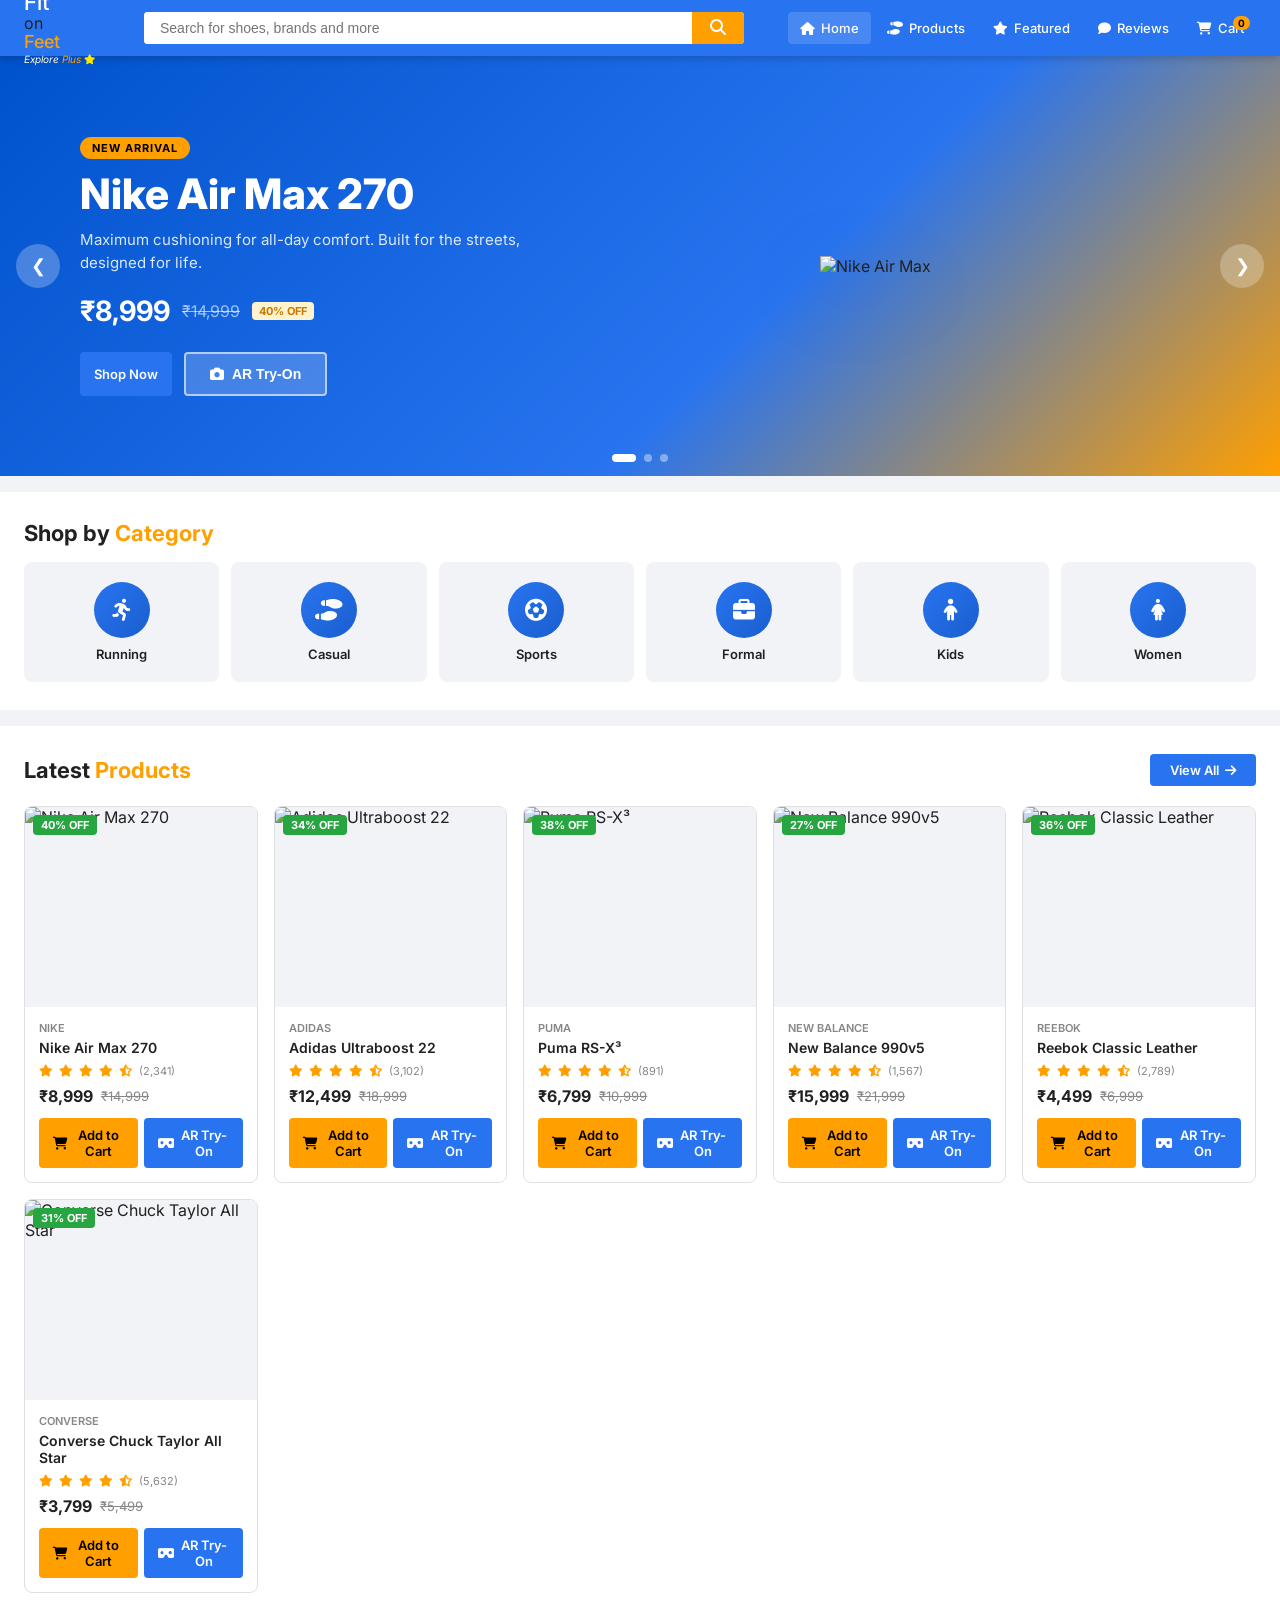
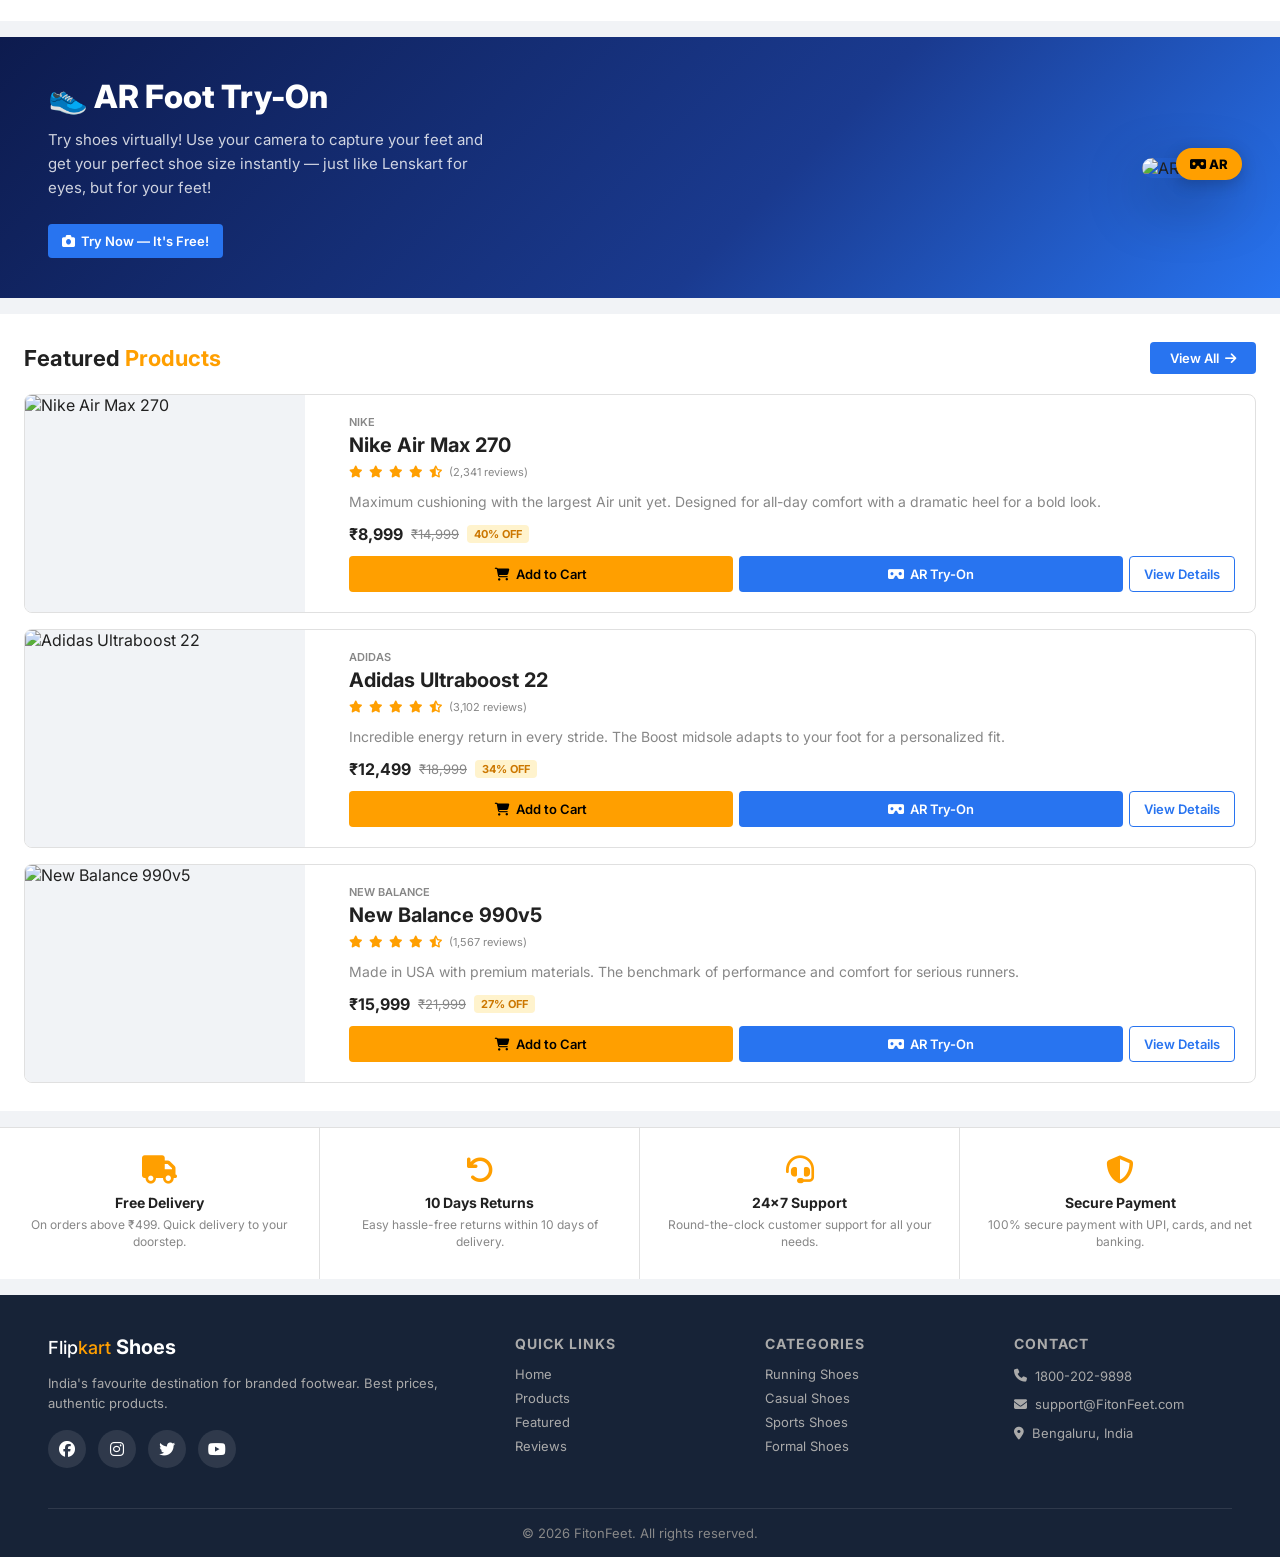
==== index.html @ a314c2b9 "Add files via upload" ====
<!DOCTYPE html>
<html lang="en">
<head>
  <meta charset="UTF-8" />
  <meta name="viewport" content="width=device-width, initial-scale=1.0"/>
  <title>FitonFeet</title>
  <link rel="stylesheet" href="style.css"/>
  <link href="https://fonts.googleapis.com/css2?family=Inter:wght@300;400;500;600;700;800&display=swap" rel="stylesheet"/>
  <link rel="stylesheet" href="https://cdnjs.cloudflare.com/ajax/libs/font-awesome/6.5.0/css/all.min.css"/>
</head>
<body>

<!-- NAVBAR -->
<nav class="navbar">
  <div class="nav-logo">
    <span class="logo-flip">Fit</span><span>on</span><span class="logo-kart">Feet</span>
    <span class="logo-tagline"><i>Explore <span>Plus</span></i> <i class="fa fa-star" style="color:#ffe500;font-size:10px"></i></span>
  </div>
  <div class="nav-search">
    <input type="text" placeholder="Search for shoes, brands and more" id="searchInput"/>
    <button onclick="searchProducts()"><i class="fa fa-search"></i></button>
  </div>
  <div class="nav-links">
    <a href="index.html" class="active"><i class="fa fa-home"></i> Home</a>
    <a href="products.html"><i class="fa fa-shoe-prints"></i> Products</a>
    <a href="featured.html"><i class="fa fa-star"></i> Featured</a>
    <a href="review.html"><i class="fa fa-comment"></i> Reviews</a>
    <a href="cart.html"><i class="fa fa-shopping-cart"></i> Cart <span class="cart-badge" id="cartCount">0</span></a>
  </div>
</nav>

<!-- HERO SLIDER -->
<section class="hero-slider">
  <div class="slide active" style="background: linear-gradient(135deg,#0052cc 0%,#2874f0 60%,#ff9f00 100%)">
    <div class="slide-content">
      <p class="slide-tag">New Arrival</p>
      <h1>Nike Air Max 270</h1>
      <p class="slide-desc">Maximum cushioning for all-day comfort. Built for the streets, designed for life.</p>
      <div class="slide-price"><span class="price-new">₹8,999</span><span class="price-old">₹14,999</span><span class="discount-badge">40% OFF</span></div>
      <div class="slide-btns">
        <a href="products.html" class="btn-primary">Shop Now</a>
        <button class="btn-ar-hero" onclick="openARModal('Nike Air Max 270','https://images.unsplash.com/photo-1542291026-7eec264c27ff?w=400')"><i class="fa fa-camera"></i> AR Try-On</button>
      </div>
    </div>
    <div class="slide-img">
      <img src="https://images.unsplash.com/photo-1542291026-7eec264c27ff?w=500&q=80" alt="Nike Air Max"/>
    </div>
  </div>
  <div class="slide" style="background: linear-gradient(135deg,#1a1a1a 0%,#333 60%,#ff9f00 100%)">
    <div class="slide-content">
      <p class="slide-tag">Best Seller</p>
      <h1>Adidas Ultraboost 22</h1>
      <p class="slide-desc">Responsive energy return with every step. The ultimate running shoe.</p>
      <div class="slide-price"><span class="price-new">₹12,499</span><span class="price-old">₹18,999</span><span class="discount-badge">34% OFF</span></div>
      <div class="slide-btns">
        <a href="products.html" class="btn-primary">Shop Now</a>
        <button class="btn-ar-hero" onclick="openARModal('Adidas Ultraboost','https://images.unsplash.com/photo-1608231387042-66d1773070a5?w=400')"><i class="fa fa-camera"></i> AR Try-On</button>
      </div>
    </div>
    <div class="slide-img">
      <img src="https://images.unsplash.com/photo-1608231387042-66d1773070a5?w=500&q=80" alt="Adidas Ultraboost"/>
    </div>
  </div>
  <div class="slide" style="background: linear-gradient(135deg,#4a0080 0%,#7b2fff 60%,#ff9f00 100%)">
    <div class="slide-content">
      <p class="slide-tag">Limited Edition</p>
      <h1>Puma RS-X³</h1>
      <p class="slide-desc">Retro-inspired design meets modern performance. Be bold, be different.</p>
      <div class="slide-price"><span class="price-new">₹6,799</span><span class="price-old">₹10,999</span><span class="discount-badge">38% OFF</span></div>
      <div class="slide-btns">
        <a href="products.html" class="btn-primary">Shop Now</a>
        <button class="btn-ar-hero" onclick="openARModal('Puma RS-X3','https://images.unsplash.com/photo-1606107557195-0e29a4b5b4aa?w=400')"><i class="fa fa-camera"></i> AR Try-On</button>
      </div>
    </div>
    <div class="slide-img">
      <img src="https://images.unsplash.com/photo-1606107557195-0e29a4b5b4aa?w=500&q=80" alt="Puma RS-X3"/>
    </div>
  </div>
  <button class="slider-btn prev" onclick="changeSlide(-1)">&#10094;</button>
  <button class="slider-btn next" onclick="changeSlide(1)">&#10095;</button>
  <div class="slider-dots">
    <span class="dot active" onclick="goToSlide(0)"></span>
    <span class="dot" onclick="goToSlide(1)"></span>
    <span class="dot" onclick="goToSlide(2)"></span>
  </div>
</section>

<!-- CATEGORIES -->
<section class="categories-section">
  <h2 class="section-title">Shop by <span>Category</span></h2>
  <div class="categories-grid">
    <a href="products.html?cat=running" class="cat-card">
      <div class="cat-icon"><i class="fa fa-running"></i></div>
      <span>Running</span>
    </a>
    <a href="products.html?cat=casual" class="cat-card">
      <div class="cat-icon"><i class="fa fa-shoe-prints"></i></div>
      <span>Casual</span>
    </a>
    <a href="products.html?cat=sports" class="cat-card">
      <div class="cat-icon"><i class="fa fa-futbol"></i></div>
      <span>Sports</span>
    </a>
    <a href="products.html?cat=formal" class="cat-card">
      <div class="cat-icon"><i class="fa fa-briefcase"></i></div>
      <span>Formal</span>
    </a>
    <a href="products.html?cat=kids" class="cat-card">
      <div class="cat-icon"><i class="fa fa-child"></i></div>
      <span>Kids</span>
    </a>
    <a href="products.html?cat=women" class="cat-card">
      <div class="cat-icon"><i class="fa fa-female"></i></div>
      <span>Women</span>
    </a>
  </div>
</section>

<!-- LATEST PRODUCTS -->
<section class="products-section">
  <div class="section-header">
    <h2 class="section-title">Latest <span>Products</span></h2>
    <a href="products.html" class="view-all-btn">View All <i class="fa fa-arrow-right"></i></a>
  </div>
  <div class="products-grid" id="homeProducts"></div>
</section>

<!-- AR TRY-ON BANNER -->
<section class="ar-banner">
  <div class="ar-banner-content">
    <div class="ar-banner-text">
      <h2>👟 AR Foot Try-On</h2>
      <p>Try shoes virtually! Use your camera to capture your feet and get your perfect shoe size instantly — just like Lenskart for eyes, but for your feet!</p>
      <button class="btn-primary" onclick="openARModal('Nike Air Max','https://images.unsplash.com/photo-1542291026-7eec264c27ff?w=400')">
        <i class="fa fa-camera"></i> Try Now — It's Free!
      </button>
    </div>
    <div class="ar-banner-img">
      <img src="https://images.unsplash.com/photo-1542291026-7eec264c27ff?w=350&q=80" alt="AR Try On"/>
      <div class="ar-badge-float"><i class="fa fa-vr-cardboard"></i> AR</div>
    </div>
  </div>
</section>

<!-- FEATURED SECTION -->
<section class="products-section">
  <div class="section-header">
    <h2 class="section-title">Featured <span>Products</span></h2>
    <a href="featured.html" class="view-all-btn">View All <i class="fa fa-arrow-right"></i></a>
  </div>
  <div class="featured-list" id="featuredProducts"></div>
</section>

<!-- SERVICES -->
<section class="services-section">
  <div class="service-card">
    <i class="fa fa-truck"></i>
    <h4>Free Delivery</h4>
    <p>On orders above ₹499. Quick delivery to your doorstep.</p>
  </div>
  <div class="service-card">
    <i class="fa fa-undo"></i>
    <h4>10 Days Returns</h4>
    <p>Easy hassle-free returns within 10 days of delivery.</p>
  </div>
  <div class="service-card">
    <i class="fa fa-headset"></i>
    <h4>24×7 Support</h4>
    <p>Round-the-clock customer support for all your needs.</p>
  </div>
  <div class="service-card">
    <i class="fa fa-shield-alt"></i>
    <h4>Secure Payment</h4>
    <p>100% secure payment with UPI, cards, and net banking.</p>
  </div>
</section>

<!-- FOOTER -->
<footer class="footer">
  <div class="footer-grid">
    <div class="footer-col">
      <h3><span class="logo-flip">Flip</span><span class="logo-kart">kart</span> Shoes</h3>
      <p>India's favourite destination for branded footwear. Best prices, authentic products.</p>
      <div class="social-links">
        <a href="#"><i class="fab fa-facebook"></i></a>
        <a href="#"><i class="fab fa-instagram"></i></a>
        <a href="#"><i class="fab fa-twitter"></i></a>
        <a href="#"><i class="fab fa-youtube"></i></a>
      </div>
    </div>
    <div class="footer-col">
      <h4>Quick Links</h4>
      <a href="index.html">Home</a>
      <a href="products.html">Products</a>
      <a href="featured.html">Featured</a>
      <a href="review.html">Reviews</a>
    </div>
    <div class="footer-col">
      <h4>Categories</h4>
      <a href="products.html">Running Shoes</a>
      <a href="products.html">Casual Shoes</a>
      <a href="products.html">Sports Shoes</a>
      <a href="products.html">Formal Shoes</a>
    </div>
    <div class="footer-col">
      <h4>Contact</h4>
      <p><i class="fa fa-phone"></i> 1800-202-9898</p>
      <p><i class="fa fa-envelope"></i> support@FitonFeet.com</p>
      <p><i class="fa fa-map-marker-alt"></i> Bengaluru, India</p>
    </div>
  </div>
  <div class="footer-bottom">
    <p>© 2026 FitonFeet. All rights reserved.</p>
  </div>
</footer>

<!-- AR TRY-ON MODAL -->
<div id="arModal" class="ar-modal">
  <div class="ar-modal-content">
    <button class="ar-modal-close" onclick="closeARModal()"><i class="fa fa-times"></i></button>
    <h2><i class="fa fa-vr-cardboard"></i> AR Foot Try-On</h2>
    <p class="ar-subtitle">Trying on: <strong id="arProductName"></strong></p>
    
    <div class="ar-tabs">
      <button class="ar-tab active" onclick="switchTab('camera')"><i class="fa fa-camera"></i> Live Camera</button>
      <button class="ar-tab" onclick="switchTab('upload')"><i class="fa fa-upload"></i> Upload Photo</button>
    </div>

    <div id="cameraTab" class="ar-tab-content active">
      <div class="ar-video-wrap">
        <video id="arVideo" autoplay playsinline></video>
        <canvas id="arCanvas"></canvas>
        <div class="ar-shoe-overlay">
          <img id="arShoeImg" src="" alt="shoe overlay"/>
        </div>
        <div class="ar-scan-line"></div>
        <div class="ar-corner tl"></div>
        <div class="ar-corner tr"></div>
        <div class="ar-corner bl"></div>
        <div class="ar-corner br"></div>
      </div>
      <p class="ar-instruction"><i class="fa fa-info-circle"></i> Place your foot flat on floor and point camera down at it</p>
      <button class="btn-primary full-width" id="startCameraBtn" onclick="startCamera()">
        <i class="fa fa-video"></i> Start Camera
      </button>
      <button class="btn-capture full-width" id="captureBtn" onclick="captureFoot()" style="display:none">
        <i class="fa fa-crosshairs"></i> Capture & Measure Foot
      </button>
    </div>

    <div id="uploadTab" class="ar-tab-content">
      <div class="upload-zone" onclick="document.getElementById('footPhoto').click()">
        <i class="fa fa-cloud-upload-alt"></i>
        <p>Click to upload your foot photo</p>
        <small>JPG, PNG — Place foot on white paper for best results</small>
      </div>
      <input type="file" id="footPhoto" accept="image/*" onchange="analyzeFootPhoto(event)" style="display:none"/>
      <div id="uploadPreview" class="upload-preview" style="display:none">
        <img id="uploadedFoot" src="" alt="foot"/>
      </div>
    </div>

    <div id="arResult" class="ar-result" style="display:none">
      <div class="result-card">
        <div class="result-icon">✅</div>
        <h3>Your Foot Size</h3>
        <div class="size-display" id="sizeDisplay">UK 9</div>
        <div class="size-details" id="sizeDetails"></div>
        <div class="size-recommendation">
          <p>📦 Recommended size for <strong id="recProductName"></strong>:</p>
          <div class="size-options">
            <span class="size-opt selected" id="recSize">UK 9</span>
            <span class="size-opt" id="recSizeHalf">UK 9.5</span>
          </div>
        </div>
        <button class="btn-primary full-width" onclick="addToCartFromAR()">
          <i class="fa fa-shopping-cart"></i> Add to Cart (Size <span id="cartSize">UK 9</span>)
        </button>
        <button class="btn-secondary full-width" onclick="retryAR()">
          <i class="fa fa-redo"></i> Try Again
        </button>
      </div>
    </div>
  </div>
</div>

<script src="data.js"></script>
<script src="app.js"></script>
</body>
</html>
---- style.css ----
/* ===== ROOT & RESET ===== */
*, *::before, *::after { box-sizing: border-box; margin: 0; padding: 0; }
:root {
  --flip-blue: #2874f0;
  --flip-yellow: #ff9f00;
  --flip-dark: #212121;
  --flip-gray: #878787;
  --flip-light: #f1f3f6;
  --flip-white: #ffffff;
  --flip-green: #26a541;
  --flip-red: #ff6161;
  --shadow: 0 2px 16px rgba(0,0,0,0.12);
  --radius: 8px;
}
body { font-family: 'Inter', sans-serif; background: #f1f3f6; color: var(--flip-dark); }
a { text-decoration: none; color: inherit; }

/* ===== NAVBAR ===== */
.navbar {
  background: var(--flip-blue);
  display: flex; align-items: center; gap: 20px;
  padding: 0 24px; height: 56px;
  position: sticky; top: 0; z-index: 1000;
  box-shadow: 0 2px 8px rgba(0,0,0,0.2);
}
.nav-logo {
  display: flex; flex-direction: column; min-width: 100px; cursor: pointer;
}
.logo-flip { color: #fff; font-size: 18px; font-weight: 500; line-height: 1; }
.logo-kart { color: var(--flip-yellow); font-size: 18px; font-weight: 500; line-height: 1; display: inline; }
.logo-flip, .logo-kart { display: inline; }
.nav-logo > span:first-child { font-size: 22px; }
.logo-tagline { font-size: 10px; color: #fffde7; font-style: italic; margin-top: 2px; }
.logo-tagline span { color: var(--flip-yellow); }

.nav-search {
  flex: 1; display: flex; max-width: 600px;
  background: #fff; border-radius: 4px; overflow: hidden;
}
.nav-search input {
  flex: 1; border: none; outline: none;
  padding: 8px 16px; font-size: 14px; color: #333;
}
.nav-search button {
  background: var(--flip-yellow); border: none; padding: 0 18px;
  cursor: pointer; font-size: 16px; color: #fff;
}

.nav-links { display: flex; gap: 4px; align-items: center; margin-left: auto; }
.nav-links a {
  color: #fff; font-size: 13px; font-weight: 500;
  padding: 8px 12px; border-radius: 4px;
  display: flex; align-items: center; gap: 6px;
  transition: background 0.2s;
  position: relative;
}
.nav-links a:hover, .nav-links a.active { background: rgba(255,255,255,0.15); }
.cart-badge {
  background: var(--flip-yellow); color: #000;
  font-size: 10px; font-weight: 700;
  padding: 1px 5px; border-radius: 10px;
  position: absolute; top: 4px; right: 6px;
}

/* ===== HERO SLIDER ===== */
.hero-slider { position: relative; overflow: hidden; height: 420px; }
.slide {
  position: absolute; inset: 0;
  display: flex; align-items: center; justify-content: space-between;
  padding: 0 80px;
  opacity: 0; transform: translateX(60px);
  transition: all 0.6s cubic-bezier(0.4,0,0.2,1);
  pointer-events: none;
}
.slide.active {
  opacity: 1; transform: translateX(0); pointer-events: all;
}
.slide-content { max-width: 500px; }
.slide-tag {
  display: inline-block; background: var(--flip-yellow);
  color: #000; font-size: 11px; font-weight: 700;
  padding: 4px 12px; border-radius: 20px; margin-bottom: 12px;
  text-transform: uppercase; letter-spacing: 1px;
}
.slide-content h1 { font-size: 42px; font-weight: 800; color: #fff; line-height: 1.1; margin-bottom: 12px; }
.slide-desc { color: rgba(255,255,255,0.85); font-size: 15px; line-height: 1.5; margin-bottom: 20px; }
.slide-price { display: flex; align-items: center; gap: 12px; margin-bottom: 24px; }
.slide-price .price-new { color: #fff; font-size: 28px; font-weight: 700; }
.slide-price .price-old { color: rgba(255,255,255,0.6); font-size: 16px; text-decoration: line-through; }
.slide-btns { display: flex; gap: 12px; }
.btn-ar-hero {
  background: rgba(255,255,255,0.2); color: #fff;
  border: 2px solid rgba(255,255,255,0.6);
  padding: 12px 24px; border-radius: 4px;
  font-size: 14px; font-weight: 600; cursor: pointer;
  transition: all 0.2s; display: flex; align-items: center; gap: 8px;
}
.btn-ar-hero:hover { background: rgba(255,255,255,0.35); }

.slide-img { width: 380px; flex-shrink: 0; }
.slide-img img {
  width: 100%; height: 320px; object-fit: contain;
  filter: drop-shadow(0 20px 40px rgba(0,0,0,0.3));
  animation: float 3s ease-in-out infinite;
}
@keyframes float { 0%,100%{transform:translateY(0)} 50%{transform:translateY(-12px)} }

.slider-btn {
  position: absolute; top: 50%; transform: translateY(-50%);
  background: rgba(255,255,255,0.25); border: none; color: #fff;
  width: 44px; height: 44px; border-radius: 50%;
  font-size: 18px; cursor: pointer; transition: 0.2s; z-index: 10;
}
.slider-btn.prev { left: 16px; }
.slider-btn.next { right: 16px; }
.slider-btn:hover { background: rgba(255,255,255,0.45); }
.slider-dots { position: absolute; bottom: 14px; left: 50%; transform: translateX(-50%); display: flex; gap: 8px; }
.dot {
  width: 8px; height: 8px; border-radius: 50%;
  background: rgba(255,255,255,0.4); cursor: pointer; transition: 0.2s;
}
.dot.active { background: #fff; width: 24px; border-radius: 4px; }

/* ===== SECTION TITLES ===== */
.section-title { font-size: 22px; font-weight: 700; color: var(--flip-dark); }
.section-title span { color: var(--flip-yellow); }
.section-header {
  display: flex; align-items: center; justify-content: space-between;
  margin-bottom: 20px;
}
.view-all-btn {
  background: var(--flip-blue); color: #fff;
  padding: 8px 20px; border-radius: 4px;
  font-size: 13px; font-weight: 600;
  display: flex; align-items: center; gap: 6px;
  transition: background 0.2s;
}
.view-all-btn:hover { background: #1a5ecf; }

/* ===== CATEGORIES ===== */
.categories-section { background: #fff; padding: 28px 24px; margin: 16px 0; }
.categories-grid {
  display: grid; grid-template-columns: repeat(6, 1fr); gap: 12px; margin-top: 16px;
}
.cat-card {
  display: flex; flex-direction: column; align-items: center; gap: 8px;
  padding: 20px 12px; background: var(--flip-light);
  border-radius: var(--radius); cursor: pointer;
  transition: all 0.2s; color: var(--flip-dark);
}
.cat-card:hover { background: #e3eafd; transform: translateY(-3px); box-shadow: var(--shadow); }
.cat-icon {
  width: 56px; height: 56px; border-radius: 50%;
  background: linear-gradient(135deg, var(--flip-blue), #1a5ecf);
  display: flex; align-items: center; justify-content: center;
  color: #fff; font-size: 22px;
}
.cat-card span { font-size: 13px; font-weight: 600; }

/* ===== PRODUCTS GRID ===== */
.products-section { background: #fff; padding: 28px 24px; margin: 16px 0; }
.products-grid {
  display: grid; grid-template-columns: repeat(auto-fill, minmax(210px, 1fr));
  gap: 16px;
}
.product-card {
  background: #fff; border: 1px solid #e0e0e0;
  border-radius: var(--radius); overflow: hidden;
  transition: all 0.25s; cursor: pointer;
}
.product-card:hover { box-shadow: var(--shadow); transform: translateY(-4px); }
.product-img-wrap { position: relative; overflow: hidden; height: 200px; background: var(--flip-light); }
.product-img-wrap img {
  width: 100%; height: 100%; object-fit: cover;
  transition: transform 0.4s;
}
.product-card:hover .product-img-wrap img { transform: scale(1.06); }
.discount-tag {
  position: absolute; top: 8px; left: 8px;
  background: var(--flip-green); color: #fff;
  font-size: 11px; font-weight: 700; padding: 3px 8px; border-radius: 4px;
}
.ar-quick-btn {
  position: absolute; bottom: 8px; right: 8px;
  background: rgba(40,116,240,0.92); color: #fff;
  border: none; border-radius: 20px; padding: 5px 12px;
  font-size: 11px; font-weight: 600; cursor: pointer;
  display: flex; align-items: center; gap: 5px;
  transition: 0.2s; opacity: 0;
}
.product-card:hover .ar-quick-btn { opacity: 1; }

.product-info { padding: 14px; }
.product-brand { color: var(--flip-gray); font-size: 11px; font-weight: 600; text-transform: uppercase; margin-bottom: 4px; }
.product-name { font-size: 14px; font-weight: 600; margin-bottom: 8px; color: var(--flip-dark); }
.product-rating { display: flex; align-items: center; gap: 6px; margin-bottom: 8px; }
.product-rating .fa-star, .product-rating .fa-star-half-alt { color: var(--flip-yellow); font-size: 12px; }
.product-rating .far.fa-star { color: #ccc; font-size: 12px; }
.product-rating span { color: var(--flip-gray); font-size: 11px; }
.product-price { display: flex; align-items: center; gap: 8px; margin-bottom: 12px; }
.price-new { color: var(--flip-dark); font-size: 16px; font-weight: 700; }
.price-old { color: var(--flip-gray); font-size: 13px; text-decoration: line-through; }
.discount-badge {
  background: #fff3cd; color: #cc7700;
  font-size: 11px; font-weight: 700; padding: 2px 7px; border-radius: 4px;
}

.product-actions { display: flex; gap: 6px; flex-wrap: wrap; }
.btn-cart, .btn-ar, .btn-detail, .btn-primary, .btn-secondary {
  border: none; border-radius: 4px; font-family: inherit;
  font-size: 13px; font-weight: 600; cursor: pointer;
  padding: 9px 14px; transition: all 0.2s;
  display: inline-flex; align-items: center; gap: 6px;
}
.btn-cart { background: var(--flip-yellow); color: #000; flex: 1; justify-content: center; }
.btn-cart:hover { background: #e88f00; }
.btn-ar { background: var(--flip-blue); color: #fff; flex: 1; justify-content: center; }
.btn-ar:hover { background: #1a5ecf; }
.btn-primary { background: var(--flip-blue); color: #fff; }
.btn-primary:hover { background: #1a5ecf; }
.btn-secondary { background: var(--flip-light); color: var(--flip-dark); border: 1px solid #ddd; }
.btn-secondary:hover { background: #e0e0e0; }
.btn-detail { background: #fff; color: var(--flip-blue); border: 1px solid var(--flip-blue); }
.btn-detail:hover { background: #e8f0fe; }
.full-width { width: 100%; justify-content: center; margin-top: 10px; }

/* ===== AR BANNER ===== */
.ar-banner {
  background: linear-gradient(135deg, #0d1b4e 0%, #1a3a8f 60%, #2874f0 100%);
  padding: 40px 48px; margin: 16px 0;
}
.ar-banner-content { display: flex; align-items: center; justify-content: space-between; gap: 32px; }
.ar-banner-text h2 { font-size: 32px; font-weight: 800; color: #fff; margin-bottom: 12px; }
.ar-banner-text p { color: rgba(255,255,255,0.8); font-size: 15px; line-height: 1.6; max-width: 460px; margin-bottom: 24px; }
.ar-banner-img { position: relative; flex-shrink: 0; }
.ar-banner-img img { width: 260px; border-radius: 16px; box-shadow: 0 20px 60px rgba(0,0,0,0.4); }
.ar-badge-float {
  position: absolute; top: -10px; right: -10px;
  background: var(--flip-yellow); color: #000;
  font-weight: 800; font-size: 13px; padding: 8px 14px;
  border-radius: 20px; box-shadow: 0 4px 16px rgba(0,0,0,0.2);
}

/* ===== FEATURED LIST ===== */
.featured-list { display: flex; flex-direction: column; gap: 16px; }
.featured-card {
  display: flex; gap: 24px; border: 1px solid #e0e0e0;
  border-radius: var(--radius); overflow: hidden; background: #fff;
  transition: box-shadow 0.2s;
}
.featured-card:hover { box-shadow: var(--shadow); }
.featured-img { width: 280px; flex-shrink: 0; background: var(--flip-light); }
.featured-img img { width: 100%; height: 220px; object-fit: cover; }
.featured-info { padding: 20px; flex: 1; }
.featured-info h3 { font-size: 20px; font-weight: 700; margin-bottom: 8px; }
.featured-desc { color: var(--flip-gray); font-size: 14px; line-height: 1.5; margin: 12px 0; }

/* ===== SERVICES ===== */
.services-section {
  display: grid; grid-template-columns: repeat(4,1fr); gap: 0;
  background: #fff; border-top: 1px solid #e0e0e0; margin: 16px 0;
}
.service-card {
  display: flex; flex-direction: column; align-items: center; text-align: center;
  padding: 28px 20px; border-right: 1px solid #e0e0e0;
}
.service-card:last-child { border-right: none; }
.service-card .fa { font-size: 28px; color: var(--flip-yellow); margin-bottom: 10px; }
.service-card h4 { font-size: 14px; font-weight: 700; margin-bottom: 6px; }
.service-card p { color: var(--flip-gray); font-size: 12px; line-height: 1.4; }

/* ===== FOOTER ===== */
.footer { background: #172337; color: #fff; padding: 40px 48px 0; }
.footer-grid { display: grid; grid-template-columns: 2fr 1fr 1fr 1fr; gap: 32px; padding-bottom: 32px; }
.footer-col h3 { font-size: 20px; margin-bottom: 14px; }
.footer-col h4 { font-size: 14px; font-weight: 700; margin-bottom: 14px; color: #aaa; text-transform: uppercase; letter-spacing: 1px; }
.footer-col p { color: #aaa; font-size: 13px; line-height: 1.6; margin-bottom: 8px; display: flex; align-items: center; gap: 8px; }
.footer-col a { display: block; color: #aaa; font-size: 13px; margin-bottom: 8px; transition: color 0.2s; }
.footer-col a:hover { color: var(--flip-yellow); }
.social-links { display: flex; gap: 12px; margin-top: 16px; }
.social-links a {
  width: 38px; height: 38px; border-radius: 50%;
  background: rgba(255,255,255,0.1); color: #fff; font-size: 16px;
  display: flex; align-items: center; justify-content: center;
  transition: 0.2s;
}
.social-links a:hover { background: var(--flip-yellow); color: #000; }
.footer-bottom {
  border-top: 1px solid rgba(255,255,255,0.1); padding: 16px 0;
  text-align: center; color: #888; font-size: 13px;
}

/* ===== AR MODAL ===== */
.ar-modal {
  position: fixed; inset: 0; z-index: 9999;
  background: rgba(0,0,0,0.6); backdrop-filter: blur(6px);
  display: none; align-items: center; justify-content: center;
}
.ar-modal.open { display: flex; }
.ar-modal-content {
  background: #fff; border-radius: 16px;
  width: 520px; max-width: 95vw; max-height: 90vh;
  overflow-y: auto; padding: 28px;
  position: relative;
  box-shadow: 0 24px 80px rgba(0,0,0,0.3);
}
.ar-modal-close {
  position: absolute; top: 16px; right: 16px;
  background: #f5f5f5; border: none; width: 36px; height: 36px;
  border-radius: 50%; font-size: 16px; cursor: pointer;
  display: flex; align-items: center; justify-content: center;
  transition: 0.2s;
}
.ar-modal-close:hover { background: #e0e0e0; }
.ar-modal-content h2 { font-size: 22px; font-weight: 800; color: var(--flip-blue); margin-bottom: 4px; }
.ar-subtitle { color: var(--flip-gray); font-size: 13px; margin-bottom: 20px; }

.ar-tabs { display: flex; gap: 0; border: 1px solid #e0e0e0; border-radius: 8px; overflow: hidden; margin-bottom: 20px; }
.ar-tab {
  flex: 1; padding: 10px; background: #f5f5f5;
  border: none; font-family: inherit; font-size: 13px; font-weight: 600;
  cursor: pointer; transition: 0.2s; display: flex; align-items: center; justify-content: center; gap: 6px;
}
.ar-tab.active { background: var(--flip-blue); color: #fff; }

.ar-tab-content { display: none; }
.ar-tab-content.active { display: block; }

.ar-video-wrap {
  position: relative; border-radius: 12px; overflow: hidden;
  background: #000; margin-bottom: 12px;
  aspect-ratio: 4/3;
}
#arVideo, #arCanvas {
  width: 100%; height: 100%; object-fit: cover; display: block;
}
#arCanvas { position: absolute; top: 0; left: 0; pointer-events: none; opacity: 0; }
.ar-shoe-overlay {
  position: absolute; bottom: 10%; left: 50%; transform: translateX(-50%);
  width: 180px; opacity: 0.7; pointer-events: none;
}
.ar-shoe-overlay img { width: 100%; }
.ar-scan-line {
  position: absolute; left: 0; right: 0; height: 3px;
  background: linear-gradient(90deg, transparent, #2874f0, #ff9f00, #2874f0, transparent);
  animation: scan 2s linear infinite; display: none;
}
@keyframes scan { 0%{top:0%} 50%{top:90%} 100%{top:0%} }
.ar-corner {
  position: absolute; width: 24px; height: 24px;
  border-color: var(--flip-yellow); border-style: solid; border-width: 0;
}
.ar-corner.tl { top: 12px; left: 12px; border-top-width: 3px; border-left-width: 3px; }
.ar-corner.tr { top: 12px; right: 12px; border-top-width: 3px; border-right-width: 3px; }
.ar-corner.bl { bottom: 12px; left: 12px; border-bottom-width: 3px; border-left-width: 3px; }
.ar-corner.br { bottom: 12px; right: 12px; border-bottom-width: 3px; border-right-width: 3px; }

.ar-instruction { color: var(--flip-gray); font-size: 13px; text-align: center; margin-bottom: 12px; display: flex; align-items: center; justify-content: center; gap: 6px; }

.upload-zone {
  border: 2px dashed #d0d0d0; border-radius: 12px;
  padding: 48px 24px; text-align: center; cursor: pointer;
  transition: 0.2s;
}
.upload-zone:hover { border-color: var(--flip-blue); background: #f0f5ff; }
.upload-zone .fa { font-size: 40px; color: var(--flip-gray); margin-bottom: 12px; }
.upload-zone p { font-size: 15px; font-weight: 600; color: var(--flip-dark); }
.upload-zone small { color: var(--flip-gray); font-size: 12px; }
.upload-preview { margin-top: 12px; text-align: center; }
.upload-preview img { max-width: 100%; border-radius: 8px; max-height: 200px; object-fit: contain; }

.ar-result { margin-top: 16px; }
.result-card { text-align: center; padding: 20px; background: #f8fff8; border: 2px solid var(--flip-green); border-radius: 12px; }
.result-icon { font-size: 40px; margin-bottom: 8px; }
.result-card h3 { font-size: 16px; font-weight: 700; color: var(--flip-gray); margin-bottom: 8px; }
.size-display { font-size: 48px; font-weight: 900; color: var(--flip-blue); line-height: 1; margin-bottom: 16px; }
.size-details { display: flex; justify-content: center; gap: 20px; margin-bottom: 16px; }
.size-metric { text-align: center; }
.size-metric span { display: block; font-size: 11px; color: var(--flip-gray); text-transform: uppercase; }
.size-metric strong { font-size: 16px; font-weight: 700; color: var(--flip-dark); }
.size-recommendation { background: #fff; border: 1px solid #e0e0e0; border-radius: 8px; padding: 14px; margin-bottom: 4px; }
.size-recommendation p { font-size: 13px; color: var(--flip-gray); margin-bottom: 10px; }
.size-options { display: flex; gap: 8px; justify-content: center; }
.size-opt {
  padding: 6px 18px; border: 2px solid #e0e0e0; border-radius: 20px;
  font-size: 14px; font-weight: 600; cursor: pointer; transition: 0.2s;
}
.size-opt.selected { border-color: var(--flip-blue); background: #e8f0fe; color: var(--flip-blue); }

/* ===== TOAST ===== */
.toast {
  position: fixed; bottom: 24px; left: 50%; transform: translateX(-50%) translateY(100px);
  background: #333; color: #fff; padding: 12px 24px;
  border-radius: 8px; font-size: 14px; z-index: 99999;
  transition: transform 0.3s, opacity 0.3s; opacity: 0;
  pointer-events: none; white-space: nowrap;
}
.toast.show { transform: translateX(-50%) translateY(0); opacity: 1; }

/* ===== FILTERS (Products page) ===== */
.products-page { display: flex; gap: 16px; padding: 16px 24px; }
.filter-sidebar {
  width: 240px; flex-shrink: 0; background: #fff;
  border-radius: var(--radius); padding: 20px;
  height: fit-content; position: sticky; top: 72px;
  box-shadow: var(--shadow);
}
.filter-sidebar h3 { font-size: 16px; font-weight: 700; border-bottom: 1px solid #e0e0e0; padding-bottom: 12px; margin-bottom: 16px; }
.filter-group { margin-bottom: 20px; }
.filter-group h4 { font-size: 13px; font-weight: 700; margin-bottom: 10px; color: #555; }
.filter-option { display: flex; align-items: center; gap: 8px; padding: 5px 0; cursor: pointer; font-size: 13px; }
.filter-option input { accent-color: var(--flip-blue); }
.filter-main { flex: 1; }
.products-header { display: flex; align-items: center; justify-content: space-between; margin-bottom: 16px; }
.products-count { font-size: 14px; color: var(--flip-gray); }
.sort-select {
  border: 1px solid #e0e0e0; border-radius: 4px; padding: 7px 12px;
  font-family: inherit; font-size: 13px; cursor: pointer;
}

/* ===== CART PAGE ===== */
.cart-page { padding: 16px 48px; display: flex; gap: 24px; align-items: flex-start; }
.cart-items { flex: 1; }
.cart-item {
  background: #fff; border-radius: var(--radius); margin-bottom: 12px;
  padding: 16px; display: flex; gap: 16px; align-items: center;
  box-shadow: 0 1px 4px rgba(0,0,0,0.08);
}
.cart-item img { width: 90px; height: 90px; object-fit: cover; border-radius: 8px; background: #f5f5f5; }
.cart-item-info { flex: 1; }
.cart-item-info h4 { font-size: 15px; font-weight: 600; margin-bottom: 4px; }
.cart-item-info p { color: var(--flip-gray); font-size: 13px; margin-bottom: 8px; }
.qty-control { display: flex; align-items: center; gap: 8px; }
.qty-btn {
  width: 28px; height: 28px; border-radius: 50%;
  border: 1px solid #e0e0e0; background: #fff;
  font-size: 16px; cursor: pointer; display: flex; align-items: center; justify-content: center; font-weight: 700;
}
.qty-btn:hover { background: var(--flip-light); }
.cart-summary {
  width: 320px; background: #fff; border-radius: var(--radius);
  padding: 20px; height: fit-content; box-shadow: var(--shadow); position: sticky; top: 72px;
}
.cart-summary h3 { font-size: 14px; font-weight: 700; color: var(--flip-gray); text-transform: uppercase; letter-spacing: 1px; border-bottom: 1px solid #e0e0e0; padding-bottom: 12px; margin-bottom: 16px; }
.summary-row { display: flex; justify-content: space-between; font-size: 14px; margin-bottom: 10px; }
.summary-row.total { font-weight: 700; font-size: 16px; border-top: 1px solid #e0e0e0; padding-top: 12px; margin-top: 8px; }
.summary-row.savings { color: var(--flip-green); font-weight: 600; }

/* ===== REVIEW PAGE ===== */
.review-page { padding: 28px 48px; }
.reviews-grid { display: grid; grid-template-columns: repeat(auto-fill, minmax(300px, 1fr)); gap: 16px; margin-top: 24px; }
.review-card {
  background: #fff; border-radius: var(--radius); padding: 20px;
  box-shadow: 0 1px 4px rgba(0,0,0,0.08);
}
.reviewer-info { display: flex; align-items: center; gap: 12px; margin-bottom: 12px; }
.reviewer-avatar {
  width: 44px; height: 44px; border-radius: 50%;
  background: var(--flip-blue); color: #fff; font-size: 18px; font-weight: 700;
  display: flex; align-items: center; justify-content: center;
}
.reviewer-name { font-weight: 600; font-size: 14px; }
.review-date { color: var(--flip-gray); font-size: 12px; }
.review-product { color: var(--flip-blue); font-size: 12px; font-weight: 600; margin-bottom: 8px; }
.review-text { font-size: 14px; line-height: 1.5; color: #555; }
.review-verified { color: var(--flip-green); font-size: 11px; font-weight: 600; margin-top: 8px; display: flex; align-items: center; gap: 4px; }

/* ===== PAGE HERO ===== */
.page-hero {
  background: linear-gradient(135deg, var(--flip-blue), #1a5ecf);
  color: #fff; padding: 32px 48px;
}
.page-hero h1 { font-size: 28px; font-weight: 800; }
.page-hero p { color: rgba(255,255,255,0.8); margin-top: 6px; }

/* ===== RESPONSIVE ===== */
@media (max-width: 768px) {
  .navbar { flex-wrap: wrap; height: auto; padding: 10px 12px; gap: 10px; }
  .nav-search { order: 3; flex: 1 0 100%; }
  .nav-links { flex-wrap: wrap; gap: 2px; }
  .hero-slider { height: 280px; }
  .slide { padding: 0 24px; }
  .slide-img { display: none; }
  .slide-content h1 { font-size: 24px; }
  .categories-grid { grid-template-columns: repeat(3,1fr); }
  .services-section { grid-template-columns: repeat(2,1fr); }
  .footer-grid { grid-template-columns: 1fr 1fr; }
  .products-page { flex-direction: column; padding: 12px; }
  .filter-sidebar { width: 100%; position: static; }
  .cart-page { flex-direction: column; padding: 12px; }
  .cart-summary { width: 100%; }
  .featured-card { flex-direction: column; }
  .featured-img { width: 100%; }
  .ar-banner { padding: 24px; }
  .ar-banner-img { display: none; }
}
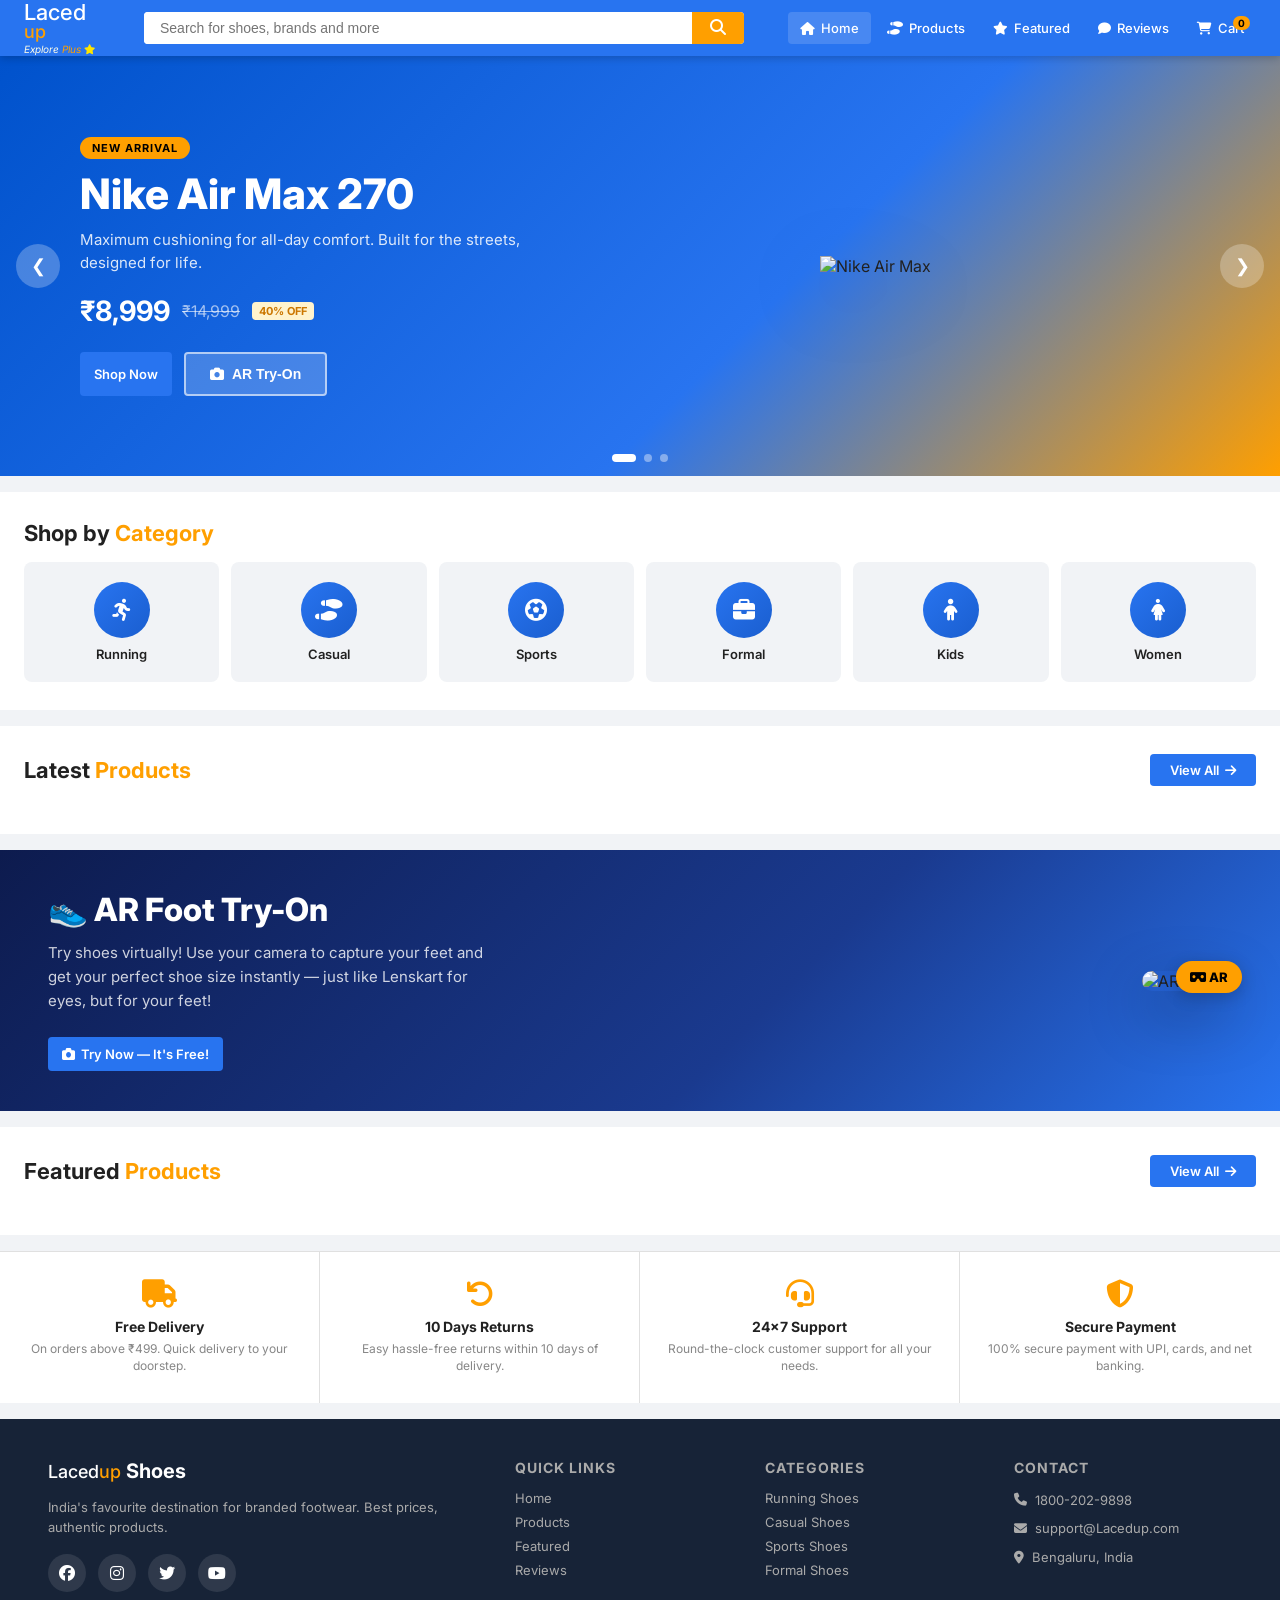
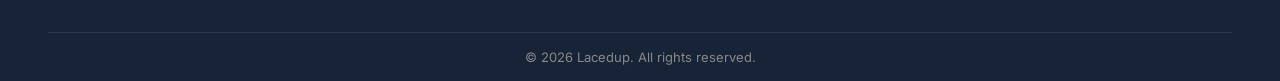
==== commit d35fc541: "Update branding from 'FitonFeet' to 'Lacedup'" ====
--- a/index.html
+++ b/index.html
@@ -3,7 +3,7 @@
 <head>
   <meta charset="UTF-8" />
   <meta name="viewport" content="width=device-width, initial-scale=1.0"/>
-  <title>FitonFeet</title>
+  <title>Lacedup</title>
   <link rel="stylesheet" href="style.css"/>
   <link href="https://fonts.googleapis.com/css2?family=Inter:wght@300;400;500;600;700;800&display=swap" rel="stylesheet"/>
   <link rel="stylesheet" href="https://cdnjs.cloudflare.com/ajax/libs/font-awesome/6.5.0/css/all.min.css"/>
@@ -13,7 +13,7 @@
 <!-- NAVBAR -->
 <nav class="navbar">
   <div class="nav-logo">
-    <span class="logo-flip">Fit</span><span>on</span><span class="logo-kart">Feet</span>
+    <span class="logo-flip">Laced</span><span class="logo-kart">up</span>
     <span class="logo-tagline"><i>Explore <span>Plus</span></i> <i class="fa fa-star" style="color:#ffe500;font-size:10px"></i></span>
   </div>
   <div class="nav-search">
@@ -179,7 +179,7 @@
 <footer class="footer">
   <div class="footer-grid">
     <div class="footer-col">
-      <h3><span class="logo-flip">Flip</span><span class="logo-kart">kart</span> Shoes</h3>
+      <h3><span class="logo-flip">Laced</span><span class="logo-kart">up</span> Shoes</h3>
       <p>India's favourite destination for branded footwear. Best prices, authentic products.</p>
       <div class="social-links">
         <a href="#"><i class="fab fa-facebook"></i></a>
@@ -205,12 +205,12 @@
     <div class="footer-col">
       <h4>Contact</h4>
       <p><i class="fa fa-phone"></i> 1800-202-9898</p>
-      <p><i class="fa fa-envelope"></i> support@FitonFeet.com</p>
+      <p><i class="fa fa-envelope"></i> support@Lacedup.com</p>
       <p><i class="fa fa-map-marker-alt"></i> Bengaluru, India</p>
     </div>
   </div>
   <div class="footer-bottom">
-    <p>© 2026 FitonFeet. All rights reserved.</p>
+    <p>© 2026 Lacedup. All rights reserved.</p>
   </div>
 </footer>
 
@@ -240,10 +240,13 @@
         <div class="ar-corner br"></div>
       </div>
       <p class="ar-instruction"><i class="fa fa-info-circle"></i> Place your foot flat on floor and point camera down at it</p>
+      <div id="arDetectStatus" class="ar-detect-status ar-detect-none" style="display:none">
+        <i class="fa fa-circle-notch fa-spin"></i> <span id="arDetectStatusText">Feet not detected</span>
+      </div>
       <button class="btn-primary full-width" id="startCameraBtn" onclick="startCamera()">
         <i class="fa fa-video"></i> Start Camera
       </button>
-      <button class="btn-capture full-width" id="captureBtn" onclick="captureFoot()" style="display:none">
+      <button class="btn-capture full-width" id="captureBtn" onclick="captureFoot()" style="display:none" disabled>
         <i class="fa fa-crosshairs"></i> Capture & Measure Foot
       </button>
     </div>
--- a/style.css
+++ b/style.css
@@ -356,6 +356,17 @@
 .ar-corner.br { bottom: 12px; right: 12px; border-bottom-width: 3px; border-right-width: 3px; }
 
 .ar-instruction { color: var(--flip-gray); font-size: 13px; text-align: center; margin-bottom: 12px; display: flex; align-items: center; justify-content: center; gap: 6px; }
+
+.ar-detect-status {
+  display: flex; align-items: center; justify-content: center; gap: 8px;
+  padding: 8px 12px; border-radius: 8px; font-size: 13px; font-weight: 600;
+  margin-bottom: 10px; transition: all 0.2s;
+}
+.ar-detect-status.ar-detect-none { background: #fff3cd; color: #8a6500; }
+.ar-detect-status.ar-detect-blocked { background: #fde2e2; color: #c0392b; }
+.ar-detect-status.ar-detect-ok { background: #e3f9e5; color: var(--flip-green); }
+.ar-detect-status.ar-detect-ok .fa-circle-notch { display: none; }
+.btn-capture:disabled, .btn-capture[disabled] { opacity: 0.5; cursor: not-allowed; }
 
 .upload-zone {
   border: 2px dashed #d0d0d0; border-radius: 12px;
